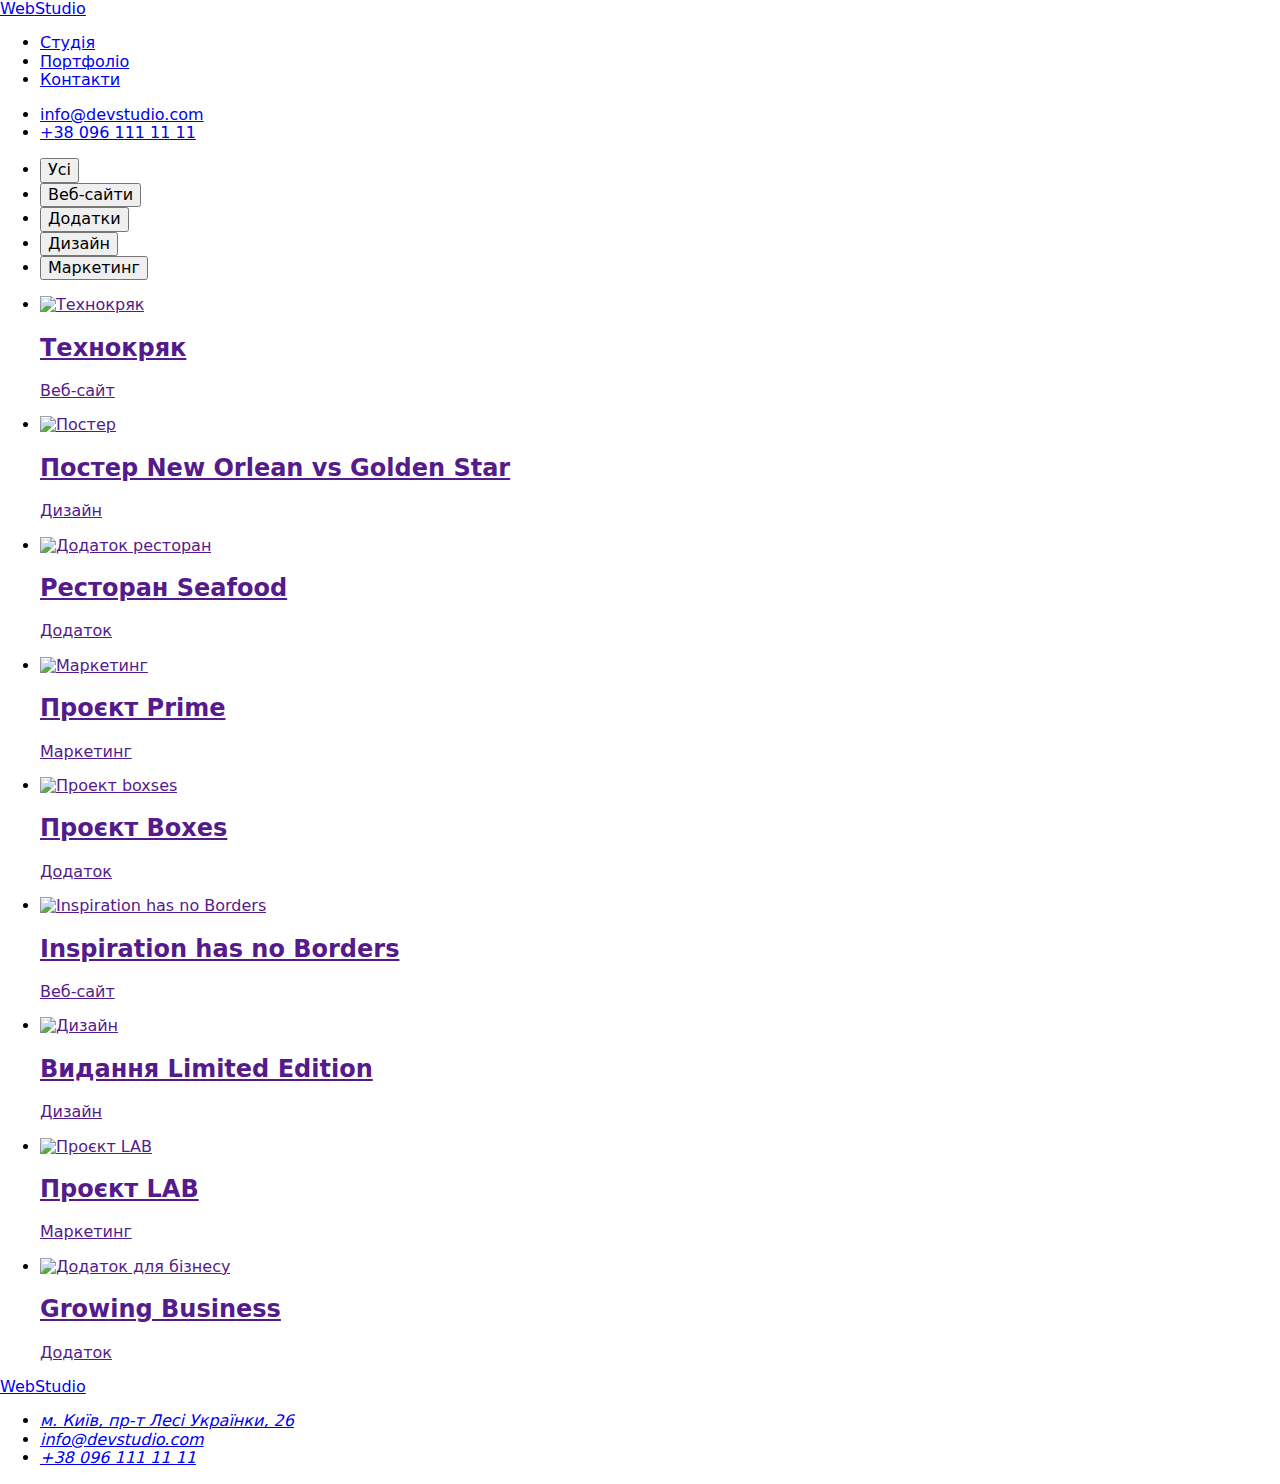
==== portfolio.html @ 2995a0e1 "Add files" ====
<!DOCTYPE html>
<html lang="en">
  <head>
    <meta charset="UTF-8" />
    <meta http-equiv="X-UA-Compatible" content="IE=edge" />
    <meta name="viewport" content="width=device-width, initial-scale=1.0" />
    <title>webstudio</title>
    <link rel="preconnect" href="https://fonts.googleapis.com" />
    <link rel="preconnect" href="https://fonts.gstatic.com" crossorigin />
    <link
      href="https://fonts.googleapis.com/css2?family=Raleway:wght@700&family=Roboto:wght@400;500;700;900&display=swap"
      rel="stylesheet"
    />
    <link
      rel="stylesheet"
      href="https://cdnjs.cloudflare.com/ajax/libs/modern-normalize/1.1.0/modern-normalize.min.css"
    />
    <link rel="stylesheet" href="./css/styles.css" />
  </head>
  <body class="page-body">
    <!-- Сторінка Портфоліо -->
    <!--Header-->
    <header class="page-header">
      <!--Заголовки-->
      <div class="container">
        <nav class="header-nav">
          <a href="WebStudio" class="logo link"> <span class="web">Web</span>Studio</a>
          <ul class="header-list list">
            <li class="item"><a href="./index.html" class="header-link">Студія</a></li>
            <li class="item">
              <a href="./portfolio.html" class="active header-link">Портфоліо</a>
            </li>
            <li class="item"><a href="Контакти" class="header-link">Контакти</a></li>
          </ul>
        </nav>
        <div class="header-contacts">
          <ul class="contacts">
            <li>
              <a class="header-mail hearder-link" href="info@devstudio.com">info@devstudio.com</a>
            </li>
            <li>
              <a class="header-tel hearder-link" href="+380961111111">+38 096 111 11 11</a>
            </li>
          </ul>
        </div>
      </div>
    </header>
    <main>
      <!-- Наші послуги -->
      <section class="section portfolio">
        <div class="container">
          <h1 hidden>Наші послуги</h1>
          <ul class="buttons list">
            <li class="item active"><button class="button projects-button" type="button">Усі</button></li>
            <li class="item">
              <button class="button projects-button" type="button">Веб-сайти</button>
            </li>
            <li class="item"><button class="button projects-button" type="button">Додатки</button></li>
            <li class="item"><button class="button projects-button" type="button">Дизайн</button></li>
            <li class="item"><button class="button projects-button" type="button">Маркетинг</button></li>
          </ul>
          <!-- Приклади робот -->
          <ul class="gallery-card">
            <li class="gallery-portfolio">
              <a class="card" href="">
                <img
                  src="./images/sitetexno.jpg"
                  alt="Технокряк"
                  width="370"
                  height="294"
                  class="img"
                />
                <div class="name-project">
                  <h2 class="services">Технокряк</h2>
                  <p class="types">Веб-сайт</p>
                </div>
              </a>
            </li>
            <li class="gallery-portfolio">
              <a class="card" href="">
                <img src="./images/poster.jpg" alt="Постер" width="370" height="294" class="img" />
                <div class="name-project">
                  <h2 class="services">Постер New Orlean vs Golden Star</h2>
                  <p class="types">Дизайн</p>
                </div>
              </a>
            </li>
            <li class="gallery-portfolio">
              <a class="card" href="">
                <img
                  src="./images/addrestoran.jpg"
                  alt="Додаток ресторан"
                  width="370"
                  height="294"
                  class="img"
                />
                <div class="name-project">
                  <h2 class="services">Ресторан Seafood</h2>
                  <p class="types">Додаток</p>
                </div>
              </a>
            </li>
            <li class="gallery-portfolio">
              <a class="card" href=""
                ><img
                  src="./images/marketing.jpg"
                  alt="Маркетинг"
                  width="370"
                  height="294"
                  class="img"
                />
                <div class="name-project">
                  <h2 class="services">Проєкт Prime</h2>
                  <p class="types">Маркетинг</p>
                </div>
              </a>
            </li>
            <li class="gallery-portfolio">
              <a class="card" href=""
                ><img
                  src="./images/boxses.jpg"
                  alt="Проект boxses"
                  width="370"
                  height="294"
                  class="img"
                />
                <div class="name-project">
                  <h2 class="services">Проєкт Boxes</h2>
                  <p class="types">Додаток</p>
                </div>
              </a>
            </li>
            <li class="gallery-portfolio">
              <a class="card" href="">
                <img
                  src="./images/siteinspiration.jpg"
                  alt="Inspiration has no Borders"
                  width="370"
                  height="294"
                  class="img"
                />
                <div class="name-project">
                  <h2 class="services">Inspiration has no Borders</h2>
                  <p class="types">Веб-сайт</p>
                </div>
              </a>
            </li>
            <li class="gallery-portfolio">
              <a class="card" href="">
                <img src="./images/design.jpg" alt="Дизайн" width="370" height="294" class="img" />

                <div class="name-project">
                  <h2 class="services">Видання Limited Edition</h2>
                  <p class="types">Дизайн</p>
                </div>
              </a>
            </li>
            <li class="gallery-portfolio">
              <a class="card" href="">
                <img
                  src="./images/marketlab.jpg"
                  alt="Проєкт LAB"
                  width="370"
                  height="294"
                  class="img"
                />
                <div class="name-project">
                  <h2 class="services">Проєкт LAB</h2>
                  <p class="types">Маркетинг</p>
                </div>
              </a>
            </li>
            <li class="gallery-portfolio">
              <a class="card" href="">
                <img
                  src="./images/addbusiness.jpg"
                  alt="Додаток для бізнесу"
                  width="370"
                  height="294"
                  class="img"
                />
                <div class="name-project">
                  <h2 class="services">Growing Business</h2>
                  <p class="types">Додаток</p>
                </div>
              </a>
            </li>
          </ul>
        </div>
      </section>
    </main>
    <footer class="footer">
      <div class="container">
        <a href="WebStudio" class="logo logo-footer"> <span class="web">Web</span>Studio</a>
        <address>
          <ul class="all-contacts">
            <li>
              <a class="adress" href="https://goo.gl/maps/Jwa1FYNxkH5Bw4Vz5">
                м. Київ, пр-т Лесі Українки, 26</a
              >
            </li>
            <li>
              <a class="adress-footer" href="info@devstudio.com">info@devstudio.com</a>
            </li>
            <li>
              <a class="adress-footer" href="tel:+380961111111">+38 096 111 11 11</a>
            </li>
          </ul>
        </address>
      </div>
    </footer>
  </body>
</html>
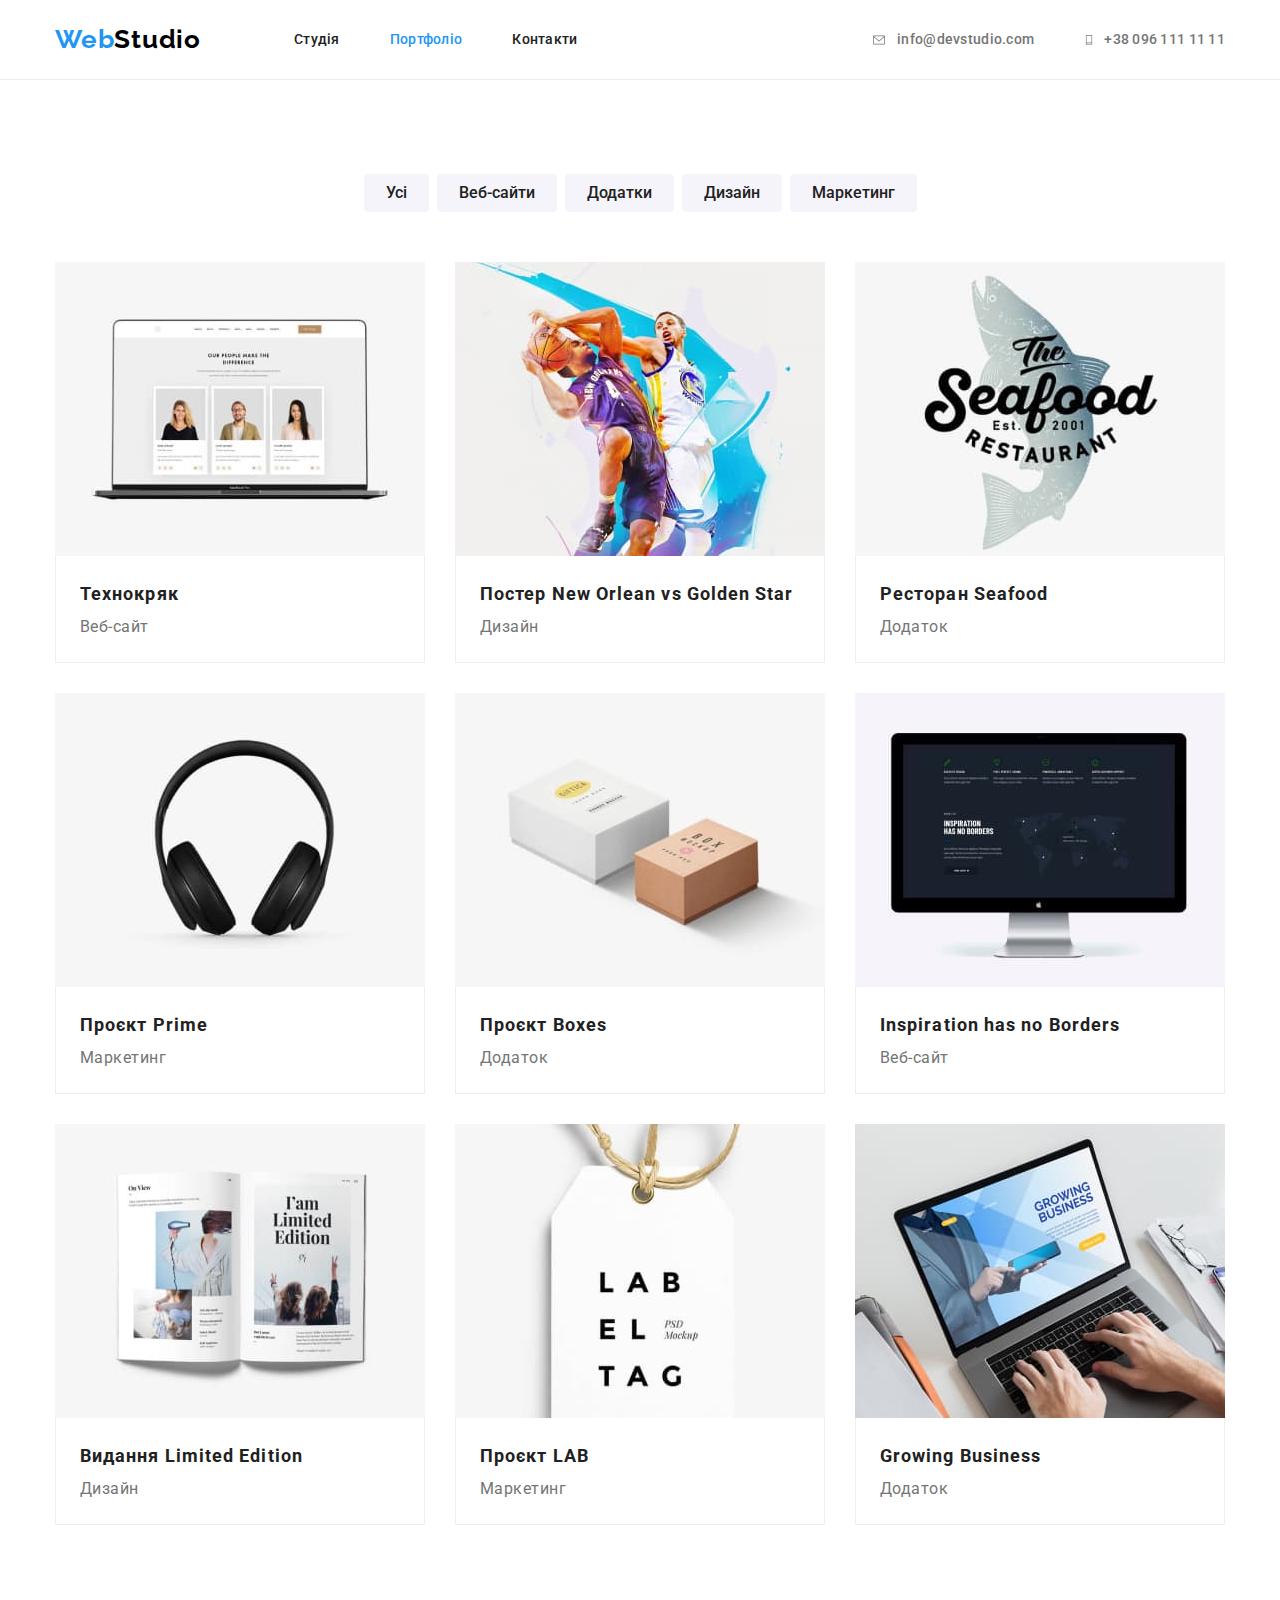
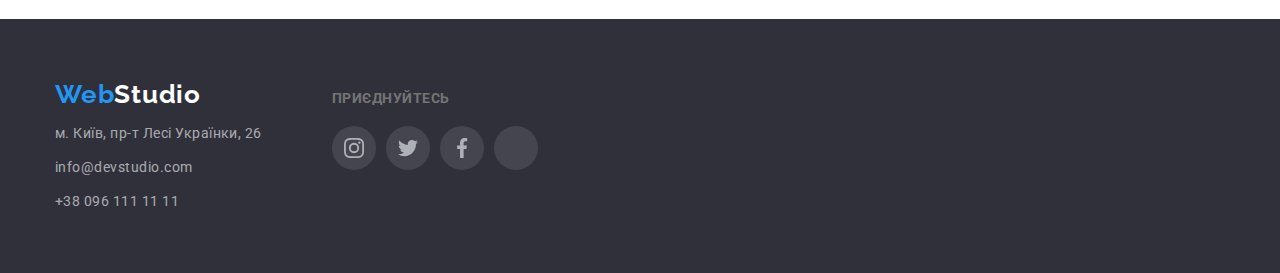
==== commit c2a76ac8: "Add icons" ====
--- a/portfolio.html
+++ b/portfolio.html
@@ -33,16 +33,22 @@
             <li class="item"><a href="Контакти" class="header-link">Контакти</a></li>
           </ul>
         </nav>
-        <div class="header-contacts">
-          <ul class="contacts">
-            <li>
-              <a class="header-mail hearder-link" href="info@devstudio.com">info@devstudio.com</a>
-            </li>
-            <li>
-              <a class="header-tel hearder-link" href="+380961111111">+38 096 111 11 11</a>
-            </li>
-          </ul>
-        </div>
+        <ul class="contacts list">
+          <li class="item">
+            <a class="header-mail hearder-link active" href="info@devstudio.com"
+              ><svg class="phone icon" width="16" height="12">
+                <use href="./images/icons.svg#icon-envelope"></use></svg
+              >info@devstudio.com</a
+            >
+          </li>
+          <li>
+            <a class="header-tel hearder-link" href="+380961111111"
+              ><svg class="phone icon" width="10" height="16">
+                <use href="./images/icons.svg#icon-smartphone"></use></svg
+              >+38 096 111 11 11</a
+            >
+          </li>
+        </ul>
       </div>
     </header>
     <main>
@@ -190,23 +196,58 @@
       </section>
     </main>
     <footer class="footer">
-      <div class="container">
-        <a href="WebStudio" class="logo logo-footer"> <span class="web">Web</span>Studio</a>
+      <div class="container footer-main">
+        <div class="footer-general">
+          <div class="logo-address">
+            <a href="WebStudio" class="logo logo-footer"> <span class="web">Web</span>Studio</a>
         <address>
           <ul class="all-contacts">
-            <li>
-              <a class="adress" href="https://goo.gl/maps/Jwa1FYNxkH5Bw4Vz5">
+            <li class="item">
+              <a class="adress link" href="https://goo.gl/maps/Jwa1FYNxkH5Bw4Vz5">
                 м. Київ, пр-т Лесі Українки, 26</a
               >
             </li>
-            <li>
-              <a class="adress-footer" href="info@devstudio.com">info@devstudio.com</a>
-            </li>
-            <li>
-              <a class="adress-footer" href="tel:+380961111111">+38 096 111 11 11</a>
+            <li class="item">
+              <a class="adress-footer link" href="info@devstudio.com">info@devstudio.com</a>
+            </li>
+            <li class="item">
+              <a class="adress-footer link" href="tel:+380961111111">+38 096 111 11 11</a>
             </li>
           </ul>
         </address>
+          </div>
+          <div class="social-footer">
+            <p class="footer-title">Приєднуйтесь</p>
+            <ul class="social-icons list">
+              <li class="a">
+            <a href="" class="social-link"
+                ><svg class="icon" width="20" height="20">
+                  <use href="./images/icons.svg#icon-instagram"></use></svg
+              ></a>
+              </li>
+              <li class="a">
+                <a href="" class="social-link"
+                ><svg class="icon" width="20" height="20">
+                  <use href="./images/icons.svg#icon-twitter"></use></svg
+              ></a>
+              </li>
+              <li class="a">
+                <a href="" class="social-link"
+                ><svg class="icon" width="20" height="20">
+                  <use href="./images/icons.svg#icon-facebook"></use></svg
+                  ></a>
+              </li>
+              <li class="a">
+                <a href="" class="social-link"
+                ><svg class="icon" width="20" height="20">
+                  <use href="./images/icons.svg#icon-linked"></use></svg
+              ></a>
+              </li>
+            </ul>
+
+          </div>
+        </div>
+        
       </div>
     </footer>
   </body>
--- a/css/styles.css
+++ b/css/styles.css
@@ -0,0 +1,679 @@
+/* Головний колір білий #FFFFFF; */
+/* Головний колір чорний #2F303A */
+/* Синій колір #2196F3 */
+:root {
+    --primary-text-color: #FFFFFF;
+    --title-text-color: #212121;
+    --accent-color: #2196F3;
+    --secondary-white-color: #757575;
+    --primary-white-color: #F5F5F5;
+    --social-color: #AFB1B8;
+}
+
+h1,
+h2,
+h3,
+h4,
+h5,
+h6,
+p {
+    margin: 0;
+}
+
+img {
+    display: block;
+    max-width: 100%;
+}
+
+.page-body {
+    font-family: Roboto, sans-serif;
+    letter-spacing: 0.03em;
+}
+
+.link {
+    text-decoration: none;
+}
+
+.hearder-link {
+    text-decoration: none;
+}
+
+.container {
+    width: 1200px;
+    margin: 0 auto;
+    padding-left: 15px;
+    padding-right: 15px;
+}
+
+.header-link {
+    text-decoration: none;
+    color: inherit;
+}
+
+.adress-footer {
+    text-decoration: none;
+    color: rgba(255, 255, 255, 0.6);
+    font-style: normal;
+}
+
+ul {
+    list-style: none;
+    padding-left: 0;
+    margin: 0;
+}
+
+/*Webstudio */
+.web {
+    color: #2196F3;
+    font-family: Raleway;
+    font-style: normal;
+    font-weight: 700;
+    font-size: 26px;
+    line-height: 1.2;
+}
+
+.logo {
+    font-family: Raleway;
+    font-style: normal;
+    font-weight: 700;
+    font-size: 26px;
+    line-height: 1.2;
+    letter-spacing: 0.03em;
+    color: #000000;
+}
+
+
+/* Site-nav */
+.header-link {
+    font-weight: 500;
+    font-size: 14px;
+    line-height: 1.1;
+    letter-spacing: 0.02em;
+    color: var(--title-text-color)
+    
+}
+
+
+/* Mail-Tel header and footer  */
+.header-link:hover,
+.header-link:focus {
+    color: var(--accent-color);
+}
+
+.header-mail:hover,
+.header-mail:focus {
+    color: var(--accent-color)
+}
+
+.header-tel:hover,
+.header-tel:focus {
+    color: var(--accent-color)
+}
+
+.active {
+    color: var(--accent-color)
+}
+
+
+.header-tel,
+.header-mail {
+    font-weight: 500;
+    font-size: 14px;
+    line-height: 1.14;
+    letter-spacing: 0.02em;
+    color: #757575;
+}
+
+/* Header styles */
+.page-header {
+    background-color: var(--primary-text-color);
+    border-bottom: 1px solid #ececec
+}
+
+.page-header .container {
+    display: flex;
+    align-items: center;
+    
+}
+
+.page-header .logo {
+    margin-right: 93px;
+}
+
+.header-nav {
+    display: flex;
+    align-items: center;
+}
+
+.header-list {
+    display: flex;
+    align-items: center;
+    margin-right: 255px;
+    padding-left: 0;
+    margin-top: 0;
+    margin-bottom: 0;
+}
+
+.contacts {
+    display: flex;
+    flex-wrap: wrap;
+    align-items: center;
+    margin-left: auto;
+    font-weight: 500;
+    font-size: 14px;
+    line-height: 1.14;
+    letter-spacing: 0.02em;
+    color: #757575;
+}
+  .header-nav .header-link  {
+    display: block;
+    padding-top: 32px;
+    padding-bottom: 32px;
+}
+
+.contacts .item:not(:first-child) {
+    padding-left: 50px;
+}
+
+
+.header-list .item:not(:first-child) {
+    margin-left: 50px;
+    align-items: center;
+}
+
+.header-tel {
+    margin-left: 50px;
+}
+
+.phone {
+    margin-right: 10px;
+    vertical-align: middle;
+}
+
+.phone-link:hover .phone{
+    fill: var(--accent-color);
+}
+
+/*section-title*/
+.section-title {
+    background-color: #2F303A;
+    padding: 200px 0;
+    text-align: center;
+    width: 1600px;
+    margin-left: auto;
+    margin-right: auto;
+}
+
+
+.title {
+    margin-bottom: 30px;
+    font-weight: 900;
+    font-size: 44px;
+    line-height: 60px;
+    text-align: center;
+    letter-spacing: 0.06em;
+    color: var(--primary-text-color)
+}
+.title-medium{
+    margin-bottom: 10px;
+}
+
+.feature-list {
+    display: flex;
+    margin: 0;
+    padding-left: 0;
+}
+
+.hero-description {
+    padding: 90px 0;
+}
+
+.feature-list .item {
+    width: 270px;
+}
+
+.feature-list .item:not(:first-child) {
+    margin-left: 30px;
+}
+
+/* Фон на блоке герой */
+.overlay{
+    height: 600px;
+    max-width: 1600px;
+    margin-left: auto;
+    margin-right: auto;
+    background-image: linear-gradient(to right, rgba(47, 48, 58, 0.4),rgba(47, 48, 58, 0.4)), url('../images/hero.jpg');
+    background-repeat: no-repeat;
+    background-position: center;
+    background-size: cover;
+}
+
+.button.title-button {
+    white-space: nowrap;
+    width: 216px;
+    height: 50px;
+    border: 0;
+    background-color: var(--accent-color);
+    align-items: center;
+    padding: 10px 32px;
+    cursor: pointer;
+    font-weight: 700;
+    line-height: calc(30/16);
+    letter-spacing: 0.06em;
+    color: var(--primary-white-color)    
+    /* filter: drop-shadow(0px 4px 4px rgba(0, 0, 0, 0.25)); */
+        
+}
+    
+    .button.title-button:focus
+    .button.title-button:hover {
+        background-color: #188CE8;
+    }
+
+/* Наші послуги у портфоліо*/
+
+button.projects-button {    
+    padding: 6px 22px;
+    border: 0;
+    cursor: pointer;
+    background-color: #F5F4FA;
+    color: var(--title-text-color);
+    font-weight: 500;
+    line-height: calc(26/16);
+    border-radius: 4px;
+    border: none;
+    
+    
+}
+
+.buttons {
+    margin-bottom: 50px;
+    display: flex;
+    justify-content: center;
+        
+}
+
+
+.buttons .item:not(:last-child){
+margin-right: 8px;
+}
+    
+.button.projects-button:focus,
+.button.projects-button:hover{
+    background-color: var(--accent-color);
+    color: var(--primary-white-color)
+    /*filter:drop-shadow(0px 4px 4px rgba(0, 0, 0, 0.25));*/
+}
+ 
+.button{
+    color: var(--title-text-color);
+    background-color: var(--secondary-white-color);
+    font-size: 16px;
+    font-family: inherit;
+    cursor: pointer;
+    text-decoration: none;
+    text-align: center;
+    
+}
+
+
+/* Наші переваги */
+.title-medium,
+.name,
+.services {
+    font-size: 14px;
+    line-height: 1.2;
+    color: var(--title-text-color)
+}
+
+.text,
+.position,
+.types {
+    font-weight: 400;
+    font-size: 14px;
+    line-height: 1.7;
+    letter-spacing: 0.03em;
+    color: #757575;
+}
+
+.thumb {
+    background-color: #F5F4FA;
+    margin-bottom: 30px;
+    align-items: center;
+    width: 270px;
+    height: 120px;
+    display: flex;
+    justify-content: center;
+    align-items: center;
+    border-radius: 4px;
+}
+
+.feature-list .item-icon{
+    fill: var(--title-text-color);
+}
+
+/* Чим займаємось */
+
+.title-staff,
+.title-cliens {
+    text-align: center;
+}
+
+/* Staff */
+.title-staff,
+.title-gallery-staff,
+.title-clients {
+    margin-top: 0;
+    margin-bottom: 50px;
+    font-weight: 700;
+    font-size: 36px;
+    line-height: 1.2;
+    text-align: center;
+    letter-spacing: 0.03em;
+    color: #212121;
+}
+
+.blok-gallery {
+    padding-top: 0;
+    padding-bottom: 90px;
+    background-color: var(--primary-text-color);
+}
+
+.gallery {
+    display: flex;
+    flex-wrap: wrap;
+    align-items: center;
+    margin-top: 50px;
+    margin-bottom: 0;
+    padding-left: 0;
+}
+
+.gallery-container {
+    padding-top: 40px;
+    padding-bottom: 40px;
+}
+
+.photo-gallery:not(:first-child) {
+    margin-left: 30px;
+}
+
+.staff-gallery {
+    display: flex;
+    flex-wrap: wrap;
+    align-items: center;
+    margin-top: 50px;
+    padding-left: 0;
+}
+
+.social-link {
+    width: 44px;
+    height: 44px;
+    justify-content: center;
+    display: flex;
+    align-items: center;
+    color: var(--social-color);
+    margin-right: 10px;
+    border-radius: 50%;
+}
+
+.social-icons .social-link:hover{
+    background-color: var(--accent-color);
+}
+
+.social-icons .social-link:hover .icon{
+    fill: var(--secondary-white-color);
+}
+
+.staff-gallery .social-link {
+    width: 100%;
+    height: 100%;
+    display: inline-block;
+}
+
+.staff-gallery .social-icons {
+    margin: 16px 32px 0px 32px;
+    gap: 10px;
+    display: flex;
+    justify-content: center;
+    
+}
+.social-icons .icons{
+    fill: var(--social-color);
+}
+
+
+.staff-gallery .social-item:last-child{
+    margin-right: 0;
+}
+
+.staff {
+    background: #F5F4FA;
+    ;
+}
+
+.staff-title {
+    background: var(--primary-text-color);
+    text-align: center;
+    margin: 0;
+    padding-top: 30px;
+    padding-bottom: 30px;
+    border-bottom-right-radius: 4px;
+    border-bottom-left-radius: 4px;
+    
+}
+
+.name {
+    font-weight: 500;
+    font-size: 16px;
+    line-height: 19px;
+    text-align: center;
+    letter-spacing: 0.03em;
+    color: #212121;
+    margin-bottom: 15px;
+}
+
+.photo-staff:not(:first-child) {
+    margin-left: 30px;
+}
+
+.photo-staff {
+    filter: drop-shadow(0px 4px 4px rgba(0, 0, 0, 0.25));
+
+}
+
+.img {
+    display: block;
+    max-width: 100%;    
+}
+
+/* Наші клієнти */
+
+.clients {
+    padding: 94px 215px;
+}
+
+.brends{
+    display: flex;
+    
+}
+
+.brends .item {
+    border: 1pv solid var(--social-color);
+    border-radius: 4px;
+}
+
+.brends .item:not(:last-child){
+    margin-right: 30px;
+}
+
+.clients-list:hover .icon,
+.clients-list:focus.icon{
+    fill: var(--accent-color);
+}
+
+.brends .item:hover,
+.brends .item:focus {
+    border: 1px solid var(--accent-color);
+}
+.clients-list {
+    flex-basis: calc((100%-150px/6));
+    height: 92px;
+    display: flex;
+    justify-content: center;
+    align-items: center;
+}
+
+/* Footer */ 
+.footer {
+    background-color: #2F303A;
+}
+
+.footer {
+    padding: 60px 0;
+}
+
+.adress {
+    text-decoration: none;
+    font-weight: 400;
+    font-size: 14px;
+    line-height: 1.7;
+    color: var(--primary-text-color)
+}
+
+
+
+.logo-footer {
+    text-decoration: none;
+    color: #FFFFFF
+}
+
+.all-contacts {
+    display: flex;
+    flex-direction: column;
+    padding-left: 0;
+}
+
+.all-contacts>li {
+    margin-top: 10px;
+}
+
+.adress .all-contacts {
+    text-align: inherit;
+}
+
+.adress {
+    font-style: normal;
+}
+
+.footer-general {
+    display: flex;
+    align-items: baseline;
+}
+
+.social-footer {
+    
+    margin-left: 70px;
+    
+}
+ .social-footer .social-link {
+    fill: var(--secondary-white-color);
+    background-color: rgba(255, 255, 255, 0.1);
+ }
+
+.social-footer .icon{
+    fill: var(--secondary-white-color);
+}
+
+.footer-title{
+    margin-bottom: 20px;
+    font-weight: 700;
+    font-size: 14px;
+    line-height: calc(16/14);
+    text-transform: uppercase;
+    color: var(--secondary-white-color);
+}
+    .social-footer .social-icons {
+        margin: 0;
+    }
+ 
+    .all-contacts .link {
+        color: rgba(255, 255, 255, 0.6);
+        font-weight: 400;
+        font-size: 14px;
+        line-height: calc(24/14);
+    }  
+
+    .social-icons{
+        display: flex;
+    }
+    
+.a {
+    display: flex;
+    align-items: center;
+    justify-content: center;
+}
+
+
+.footer-contacts .address{
+    color: var(--secondary-white-color);
+    
+}
+ .footer-contacts .link:hover,
+ .footer-contacts .link:focus{
+    color: var(--accent-color);
+ }
+
+.footer-contacts .item:not(:last-child){
+    margin-bottom: 9px;
+}
+
+/* Portfolio */
+.portfolio{
+    padding-top: 94px;
+    padding-bottom: 94px;
+}
+
+.gallery-card {
+    display: flex;
+    flex-wrap: wrap;
+    margin-top: 45px;
+    padding-left: 0;
+    margin: -15px;
+}
+
+
+.gallery-card .gallery-portfolio {
+    margin: 15px;
+}
+
+.card {
+    text-decoration: none;
+}
+
+.name-project{
+    padding: 20px 24px;
+    border-right: 1px solid #EEEEEE;
+    border-bottom: 1px solid #EEEEEE;
+    border-left: 1px solid #EEEEEE;
+}
+ 
+.services {
+    font-size: 18px;
+    line-height: 36px;
+    letter-spacing: 0.06em;
+    color: #212121;
+}
+
+.types {
+    font-size: 16px;
+    line-height: 30px;
+    letter-spacing: 0.03em;
+    color: #757575;
+
+}
+
+
+
+.padding {
+    padding: 90px 0;
+}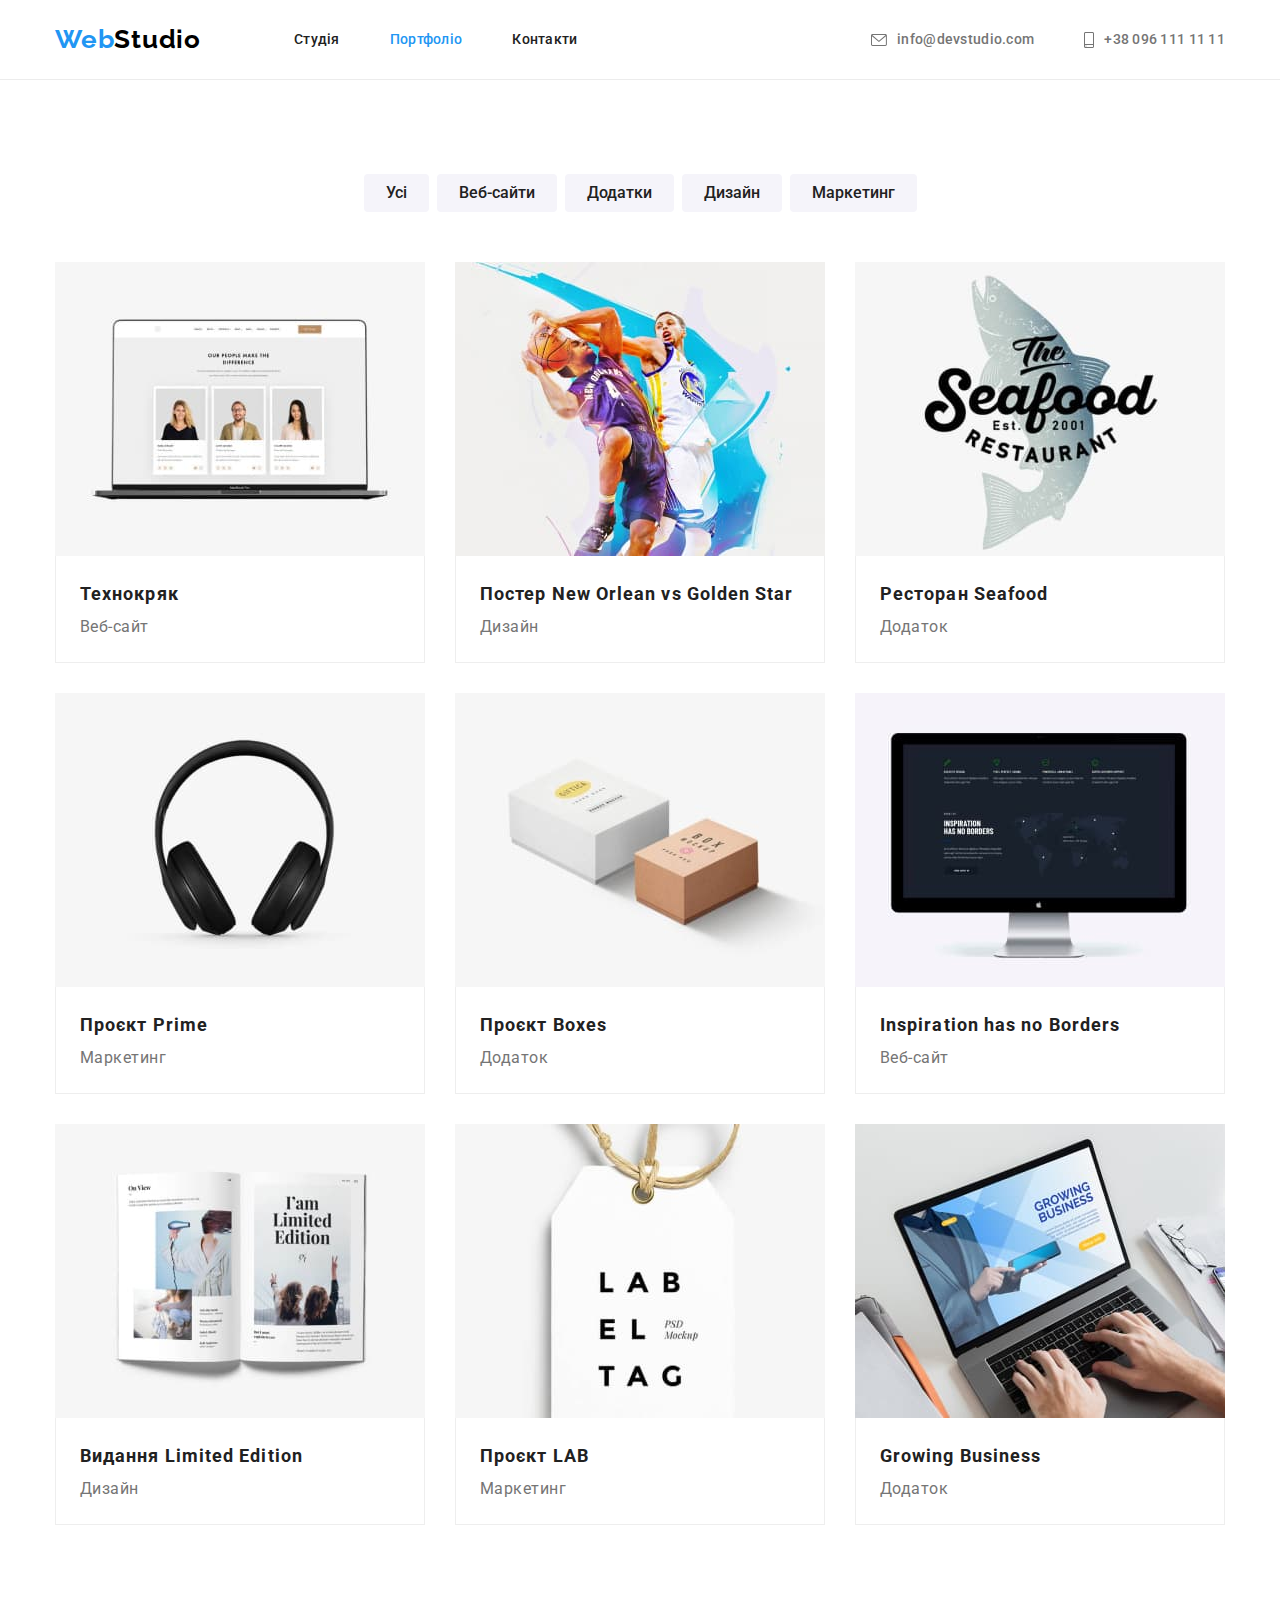
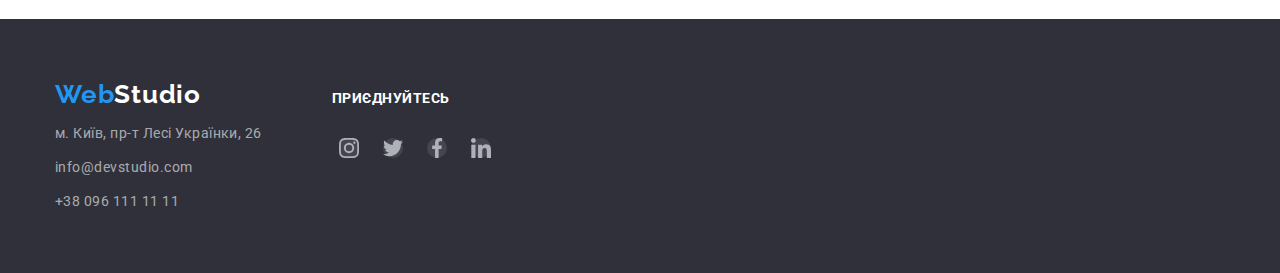
==== commit b100e5a8: "Add icons" ====
--- a/portfolio.html
+++ b/portfolio.html
@@ -7,14 +7,8 @@
     <title>webstudio</title>
     <link rel="preconnect" href="https://fonts.googleapis.com" />
     <link rel="preconnect" href="https://fonts.gstatic.com" crossorigin />
-    <link
-      href="https://fonts.googleapis.com/css2?family=Raleway:wght@700&family=Roboto:wght@400;500;700;900&display=swap"
-      rel="stylesheet"
-    />
-    <link
-      rel="stylesheet"
-      href="https://cdnjs.cloudflare.com/ajax/libs/modern-normalize/1.1.0/modern-normalize.min.css"
-    />
+    <link href="https://fonts.googleapis.com/css2?family=Raleway:wght@700&family=Roboto:wght@400;500;700;900&display=swap" rel="stylesheet" />
+    <link rel="stylesheet" href="https://cdnjs.cloudflare.com/ajax/libs/modern-normalize/1.1.0/modern-normalize.min.css" />
     <link rel="stylesheet" href="./css/styles.css" />
   </head>
   <body class="page-body">
@@ -69,13 +63,7 @@
           <ul class="gallery-card">
             <li class="gallery-portfolio">
               <a class="card" href="">
-                <img
-                  src="./images/sitetexno.jpg"
-                  alt="Технокряк"
-                  width="370"
-                  height="294"
-                  class="img"
-                />
+                <img src="./images/sitetexno.jpg" alt="Технокряк" width="370" height="294" class="img" />
                 <div class="name-project">
                   <h2 class="services">Технокряк</h2>
                   <p class="types">Веб-сайт</p>
@@ -93,13 +81,7 @@
             </li>
             <li class="gallery-portfolio">
               <a class="card" href="">
-                <img
-                  src="./images/addrestoran.jpg"
-                  alt="Додаток ресторан"
-                  width="370"
-                  height="294"
-                  class="img"
-                />
+                <img src="./images/addrestoran.jpg" alt="Додаток ресторан" width="370" height="294" class="img" />
                 <div class="name-project">
                   <h2 class="services">Ресторан Seafood</h2>
                   <p class="types">Додаток</p>
@@ -108,13 +90,7 @@
             </li>
             <li class="gallery-portfolio">
               <a class="card" href=""
-                ><img
-                  src="./images/marketing.jpg"
-                  alt="Маркетинг"
-                  width="370"
-                  height="294"
-                  class="img"
-                />
+                ><img src="./images/marketing.jpg" alt="Маркетинг" width="370" height="294" class="img" />
                 <div class="name-project">
                   <h2 class="services">Проєкт Prime</h2>
                   <p class="types">Маркетинг</p>
@@ -123,13 +99,7 @@
             </li>
             <li class="gallery-portfolio">
               <a class="card" href=""
-                ><img
-                  src="./images/boxses.jpg"
-                  alt="Проект boxses"
-                  width="370"
-                  height="294"
-                  class="img"
-                />
+                ><img src="./images/boxses.jpg" alt="Проект boxses" width="370" height="294" class="img" />
                 <div class="name-project">
                   <h2 class="services">Проєкт Boxes</h2>
                   <p class="types">Додаток</p>
@@ -138,13 +108,7 @@
             </li>
             <li class="gallery-portfolio">
               <a class="card" href="">
-                <img
-                  src="./images/siteinspiration.jpg"
-                  alt="Inspiration has no Borders"
-                  width="370"
-                  height="294"
-                  class="img"
-                />
+                <img src="./images/siteinspiration.jpg" alt="Inspiration has no Borders" width="370" height="294" class="img" />
                 <div class="name-project">
                   <h2 class="services">Inspiration has no Borders</h2>
                   <p class="types">Веб-сайт</p>
@@ -163,13 +127,7 @@
             </li>
             <li class="gallery-portfolio">
               <a class="card" href="">
-                <img
-                  src="./images/marketlab.jpg"
-                  alt="Проєкт LAB"
-                  width="370"
-                  height="294"
-                  class="img"
-                />
+                <img src="./images/marketlab.jpg" alt="Проєкт LAB" width="370" height="294" class="img" />
                 <div class="name-project">
                   <h2 class="services">Проєкт LAB</h2>
                   <p class="types">Маркетинг</p>
@@ -178,13 +136,7 @@
             </li>
             <li class="gallery-portfolio">
               <a class="card" href="">
-                <img
-                  src="./images/addbusiness.jpg"
-                  alt="Додаток для бізнесу"
-                  width="370"
-                  height="294"
-                  class="img"
-                />
+                <img src="./images/addbusiness.jpg" alt="Додаток для бізнесу" width="370" height="294" class="img" />
                 <div class="name-project">
                   <h2 class="services">Growing Business</h2>
                   <p class="types">Додаток</p>
@@ -200,54 +152,50 @@
         <div class="footer-general">
           <div class="logo-address">
             <a href="WebStudio" class="logo logo-footer"> <span class="web">Web</span>Studio</a>
-        <address>
-          <ul class="all-contacts">
-            <li class="item">
-              <a class="adress link" href="https://goo.gl/maps/Jwa1FYNxkH5Bw4Vz5">
-                м. Київ, пр-т Лесі Українки, 26</a
-              >
-            </li>
-            <li class="item">
-              <a class="adress-footer link" href="info@devstudio.com">info@devstudio.com</a>
-            </li>
-            <li class="item">
-              <a class="adress-footer link" href="tel:+380961111111">+38 096 111 11 11</a>
-            </li>
-          </ul>
-        </address>
+            <address>
+              <ul class="all-contacts">
+                <li class="item">
+                  <a class="adress link" href="https://goo.gl/maps/Jwa1FYNxkH5Bw4Vz5"> м. Київ, пр-т Лесі Українки, 26</a>
+                </li>
+                <li class="item">
+                  <a class="adress-footer link" href="info@devstudio.com">info@devstudio.com</a>
+                </li>
+                <li class="item">
+                  <a class="adress-footer link" href="tel:+380961111111">+38 096 111 11 11</a>
+                </li>
+              </ul>
+            </address>
           </div>
           <div class="social-footer">
             <p class="footer-title">Приєднуйтесь</p>
             <ul class="social-icons list">
-              <li class="a">
-            <a href="" class="social-link"
-                ><svg class="icon" width="20" height="20">
-                  <use href="./images/icons.svg#icon-instagram"></use></svg
-              ></a>
-              </li>
-              <li class="a">
-                <a href="" class="social-link"
-                ><svg class="icon" width="20" height="20">
-                  <use href="./images/icons.svg#icon-twitter"></use></svg
-              ></a>
-              </li>
-              <li class="a">
-                <a href="" class="social-link"
-                ><svg class="icon" width="20" height="20">
-                  <use href="./images/icons.svg#icon-facebook"></use></svg
-                  ></a>
-              </li>
-              <li class="a">
-                <a href="" class="social-link"
-                ><svg class="icon" width="20" height="20">
-                  <use href="./images/icons.svg#icon-linked"></use></svg
-              ></a>
+              <li class="social-icon-footer">
+                <a href="" class="social-link"
+                  ><svg class="icon" width="20" height="20">
+                    <use href="./images/icons.svg#icon-instagram"></use></svg
+                ></a>
+              </li>
+              <li class="social-icon-footer">
+                <a href="" class="social-link"
+                  ><svg class="icon" width="20" height="20">
+                    <use href="./images/icons.svg#icon-twitter"></use></svg
+                ></a>
+              </li>
+              <li class="social-icon-footer">
+                <a href="" class="social-link"
+                  ><svg class="icon" width="20" height="20">
+                    <use href="./images/icons.svg#icon-facebook"></use></svg
+                ></a>
+              </li>
+              <li class="social-icon-footer">
+                <a href="" class="social-link"
+                  ><svg class="icon" width="20" height="20">
+                    <use href="./images/icons.svg#icon-linkedin"></use></svg
+                ></a>
               </li>
             </ul>
-
           </div>
         </div>
-        
       </div>
     </footer>
   </body>
--- a/css/styles.css
+++ b/css/styles.css
@@ -100,14 +100,9 @@
     color: var(--accent-color);
 }
 
-.header-mail:hover,
-.header-mail:focus {
-    color: var(--accent-color)
-}
-
-.header-tel:hover,
-.header-tel:focus {
-    color: var(--accent-color)
+
+.header-tel .phone{
+    fill: currentColor;
 }
 
 .active {
@@ -190,9 +185,25 @@
     vertical-align: middle;
 }
 
-.phone-link:hover .phone{
-    fill: var(--accent-color);
-}
+.contacts .link{
+    display: block;
+    padding-top: 32px;
+    padding-bottom: 32px;
+    color: var(--secondary-white-color);
+    font-weight: 500;
+    font-size: 14px;
+    line-height: calc(16/14);
+    letter-spacing: 0.02em;
+}
+.contacts .link:hover,
+.contacts .link:focus{
+    color: var(--accent-color);
+}
+
+.phone {
+    fill: currentColor;
+}
+
 
 /*section-title*/
 .section-title {
@@ -272,7 +283,7 @@
 
 /* Наші послуги у портфоліо*/
 
-button.projects-button {    
+.button.projects-button {    
     padding: 6px 22px;
     border: 0;
     cursor: pointer;
@@ -284,6 +295,12 @@
     border: none;
     
     
+}
+
+.button.projects-button:hover,
+.button.projects-button:focus
+{
+    filter: drop-shadow(0px 4px 4px rgba(0, 0, 0, 0.25));
 }
 
 .buttons {
@@ -405,9 +422,7 @@
     padding-left: 0;
 }
 
-.social-link {
-    width: 44px;
-    height: 44px;
+.social-link  {
     justify-content: center;
     display: flex;
     align-items: center;
@@ -416,18 +431,29 @@
     border-radius: 50%;
 }
 
+.social-icon-footer {
+    width: 44px;
+    height: 44px;
+}
+
+.social-link:hover{
+    color: var(--primary-white-color);
+}
+
 .social-icons .social-link:hover{
     background-color: var(--accent-color);
 }
 
 .social-icons .social-link:hover .icon{
-    fill: var(--secondary-white-color);
+    fill:currentColor;
 }
 
 .staff-gallery .social-link {
     width: 100%;
     height: 100%;
-    display: inline-block;
+    justify-content: center;
+    display: flex;
+    align-items: center;
 }
 
 .staff-gallery .social-icons {
@@ -490,6 +516,7 @@
 
 .clients {
     padding: 94px 215px;
+    background: var(--primary-text-color);
 }
 
 .brends{
@@ -497,17 +524,26 @@
     
 }
 
-.brends .item {
+.clients-link {
     border: 1pv solid var(--social-color);
     border-radius: 4px;
 }
 
+.brends .item {
+border: 1px solid var(--social-color);
+border-radius: 4px;
+}
+
 .brends .item:not(:last-child){
     margin-right: 30px;
 }
 
+.clients-list.icon{
+    fill: currentColor;
+}
+
 .clients-list:hover .icon,
-.clients-list:focus.icon{
+.clients-list:focus .icon{
     fill: var(--accent-color);
 }
 
@@ -581,7 +617,7 @@
  }
 
 .social-footer .icon{
-    fill: var(--secondary-white-color);
+    fill: currentColor
 }
 
 .footer-title{
@@ -590,7 +626,7 @@
     font-size: 14px;
     line-height: calc(16/14);
     text-transform: uppercase;
-    color: var(--secondary-white-color);
+    color: var(--primary-text-color);
 }
     .social-footer .social-icons {
         margin: 0;
@@ -607,11 +643,11 @@
         display: flex;
     }
     
-.a {
+   .social-icon-footer {
     display: flex;
     align-items: center;
     justify-content: center;
-}
+    }
 
 
 .footer-contacts .address{
@@ -647,6 +683,7 @@
 }
 
 .card {
+    display: block;
     text-decoration: none;
 }
 
@@ -672,8 +709,10 @@
 
 }
 
-
-
 .padding {
     padding: 90px 0;
-}+}
+ 
+.card:hover{
+box-shadow: 0px 1px 1px rgba(0, 0, 0, 0.12), 0px 4px 4px rgba(0, 0, 0, 0.06), 0px 4px 6px rgba(0, 0, 0, 0.16);;
+} 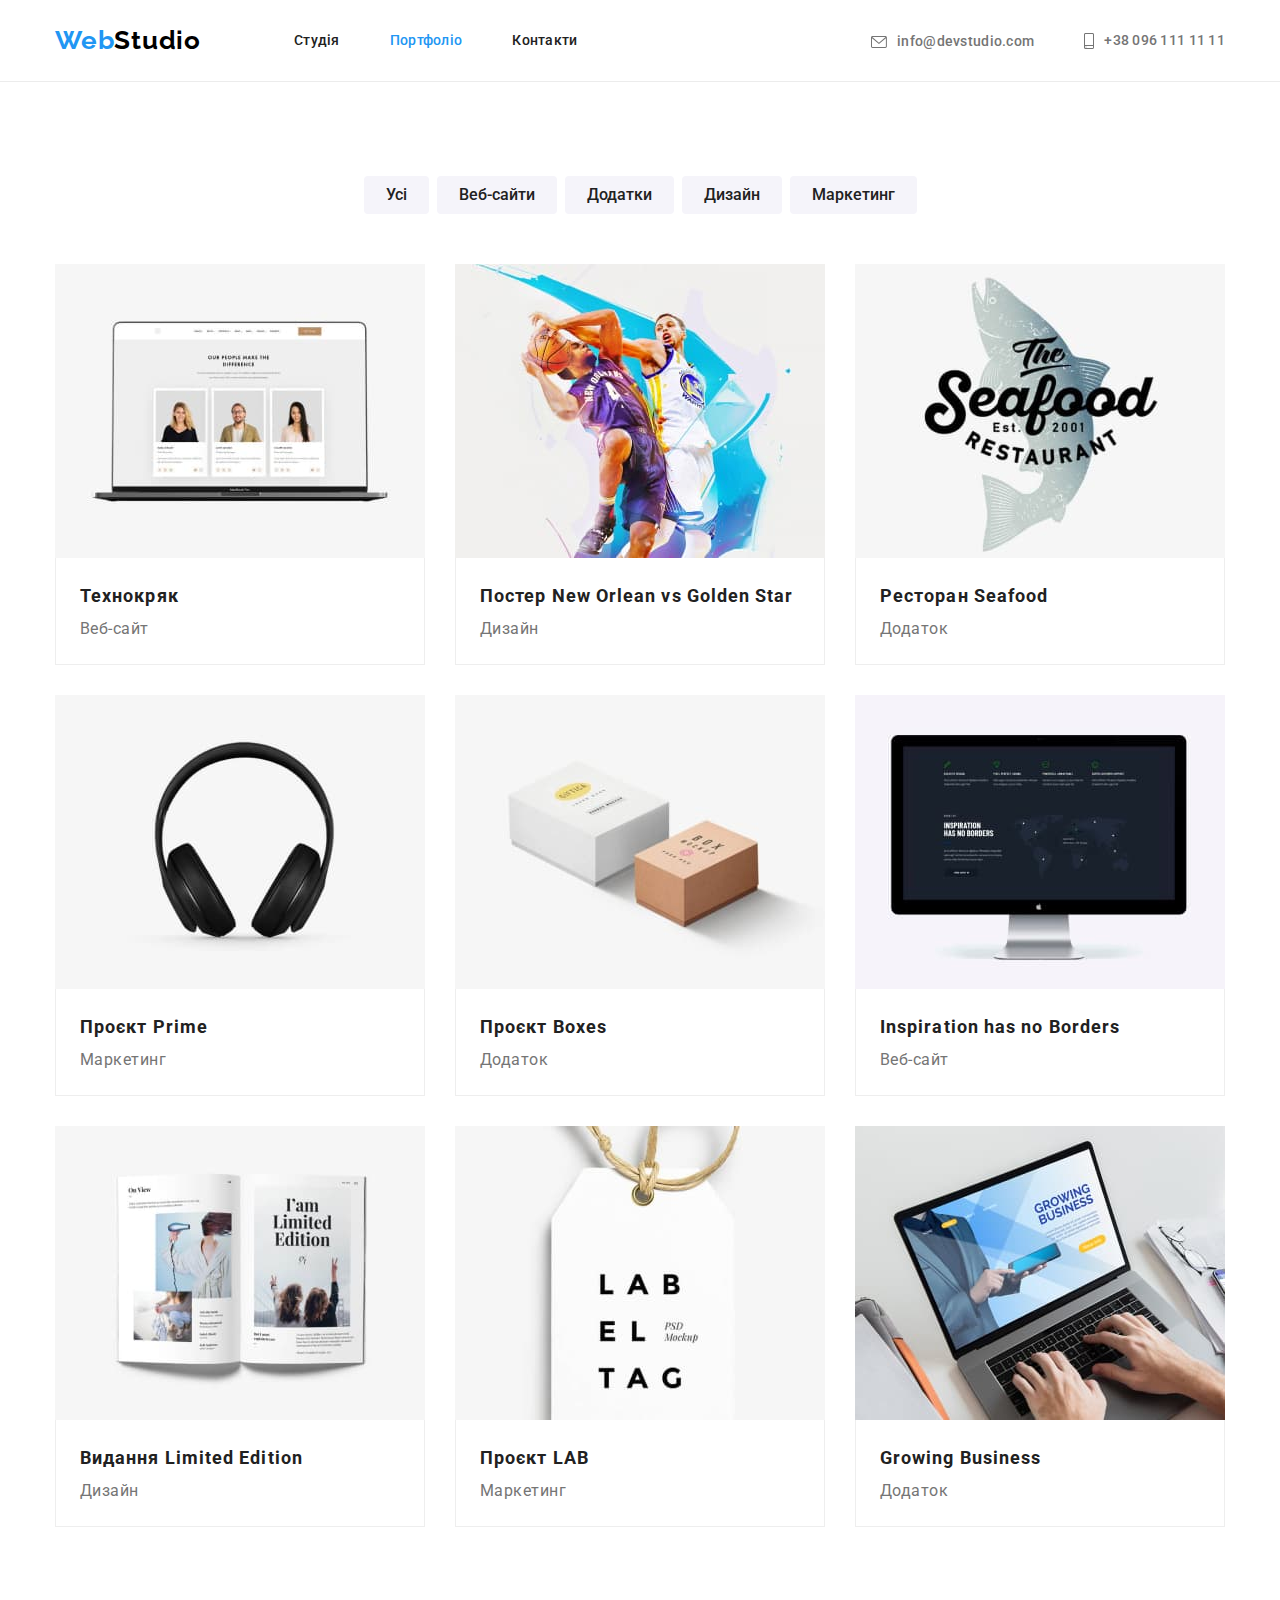
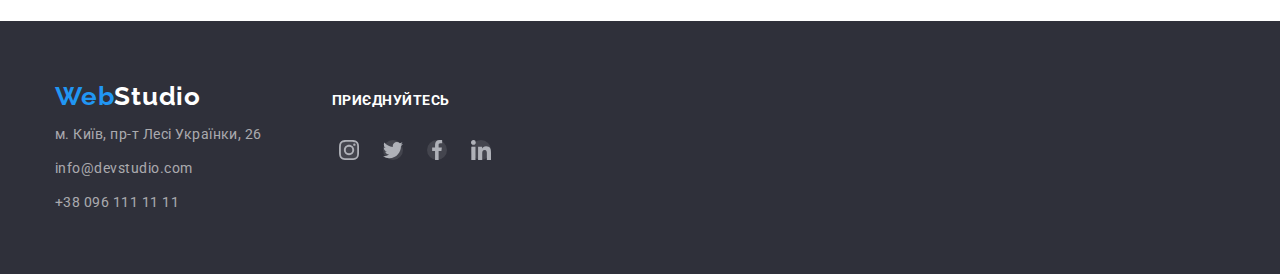
==== commit f6eb2265: "Icons" ====
--- a/portfolio.html
+++ b/portfolio.html
@@ -29,15 +29,15 @@
         </nav>
         <ul class="contacts list">
           <li class="item">
-            <a class="header-mail hearder-link active" href="info@devstudio.com"
-              ><svg class="phone icon" width="16" height="12">
+            <a class="header-mail hearder-link active link" href="info@devstudio.com">
+              <svg class="phone icon" width="16" height="12">
                 <use href="./images/icons.svg#icon-envelope"></use></svg
               >info@devstudio.com</a
             >
           </li>
           <li>
-            <a class="header-tel hearder-link" href="+380961111111"
-              ><svg class="phone icon" width="10" height="16">
+            <a class="header-tel hearder-link link" href="+380961111111">
+              <svg class="phone icon" width="10" height="16">
                 <use href="./images/icons.svg#icon-smartphone"></use></svg
               >+38 096 111 11 11</a
             >
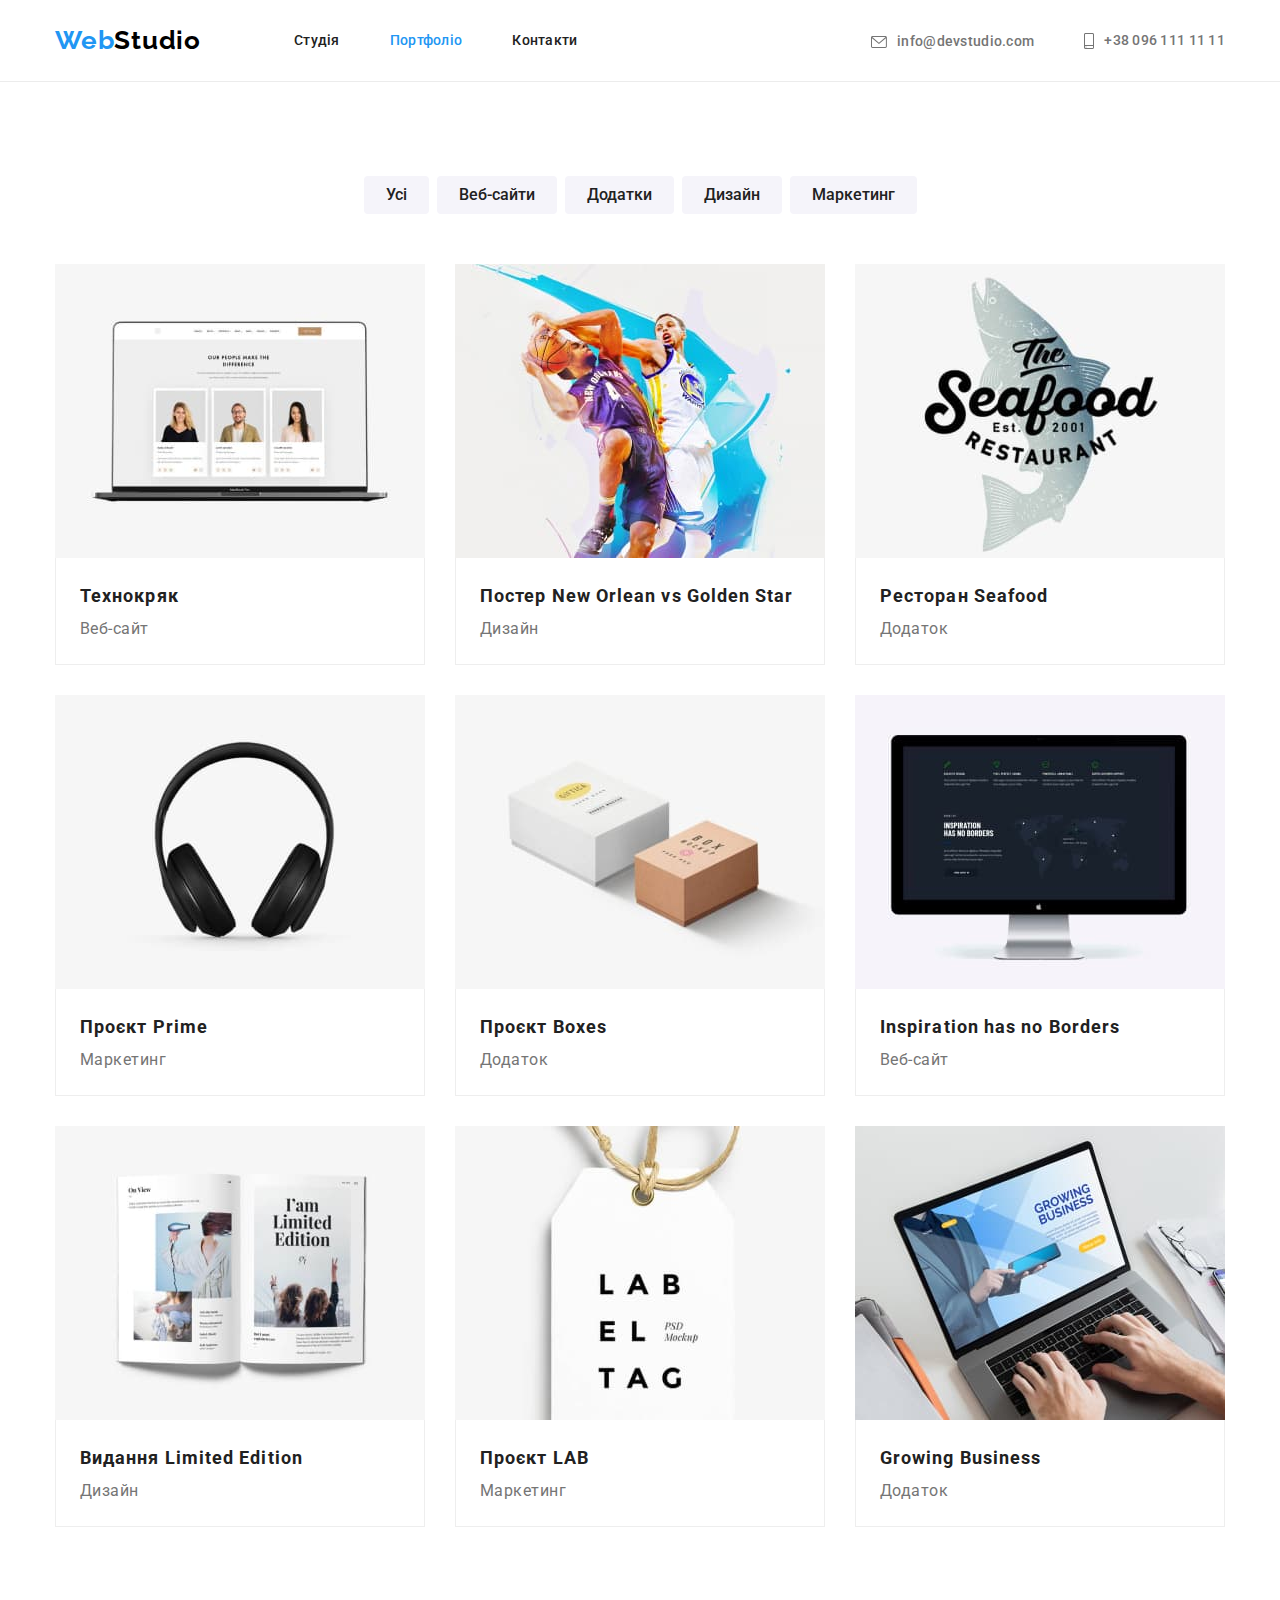
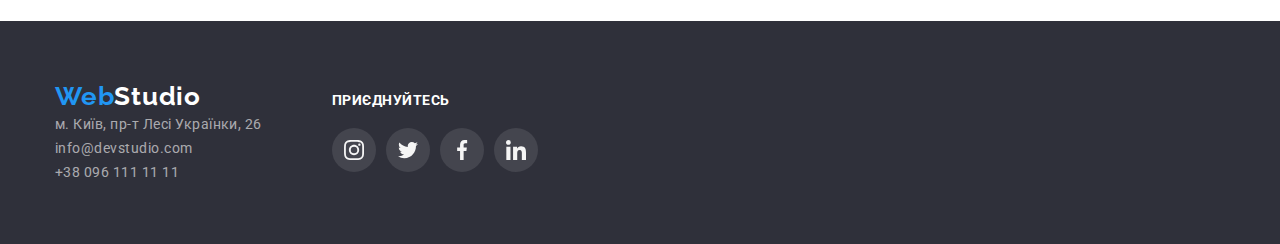
==== commit 6e9d8e52: "Add" ====
--- a/portfolio.html
+++ b/portfolio.html
@@ -170,25 +170,25 @@
             <p class="footer-title">Приєднуйтесь</p>
             <ul class="social-icons list">
               <li class="social-icon-footer">
-                <a href="" class="social-link"
+                <a href="" class="social-link social-link-footer"
                   ><svg class="icon" width="20" height="20">
                     <use href="./images/icons.svg#icon-instagram"></use></svg
                 ></a>
               </li>
               <li class="social-icon-footer">
-                <a href="" class="social-link"
+                <a href="" class="social-link social-link-footer"
                   ><svg class="icon" width="20" height="20">
                     <use href="./images/icons.svg#icon-twitter"></use></svg
                 ></a>
               </li>
               <li class="social-icon-footer">
-                <a href="" class="social-link"
+                <a href="" class="social-link social-link-footer"
                   ><svg class="icon" width="20" height="20">
                     <use href="./images/icons.svg#icon-facebook"></use></svg
                 ></a>
               </li>
               <li class="social-icon-footer">
-                <a href="" class="social-link"
+                <a href="" class="social-link social-link-footer"
                   ><svg class="icon" width="20" height="20">
                     <use href="./images/icons.svg#icon-linkedin"></use></svg
                 ></a>
--- a/css/styles.css
+++ b/css/styles.css
@@ -366,7 +366,7 @@
 }
 
 .feature-list .item-icon{
-    fill: var(--title-text-color);
+    fill: var(--social-color)
 }
 
 /* Чим займаємось */
@@ -427,25 +427,33 @@
     display: flex;
     align-items: center;
     color: var(--social-color);
-    margin-right: 10px;
     border-radius: 50%;
 }
 
 .social-icon-footer {
     width: 44px;
     height: 44px;
-}
-
-.social-link:hover{
+    margin-right: 10px;
+}
+
+.social-item .social-link{
+    fill: var(--primary-white-color);
+    
+}
+
+.social-icons .social-link:hover,
+.social-icons .social-link:focus{
+    background-color: var(--accent-color);
+}
+
+.social-link:hover,
+.social-link:focus {
     color: var(--primary-white-color);
-}
-
-.social-icons .social-link:hover{
-    background-color: var(--accent-color);
-}
-
-.social-icons .social-link:hover .icon{
-    fill:currentColor;
+
+}
+
+.staff-title .social-icon{
+    fill: currentColor;
 }
 
 .staff-gallery .social-link {
@@ -457,19 +465,23 @@
 }
 
 .staff-gallery .social-icons {
-    margin: 16px 32px 0px 32px;
-    gap: 10px;
+    margin: 16px 12px 0px 12px;    
     display: flex;
     justify-content: center;
     
 }
-.social-icons .icons{
-    fill: var(--social-color);
-}
+
+
 
 
 .staff-gallery .social-item:last-child{
     margin-right: 0;
+}
+
+.social-item {
+    color: var(--primary-text-color);
+    width: 44px;
+    height: 44px;    
 }
 
 .staff {
@@ -527,37 +539,45 @@
 .clients-link {
     border: 1pv solid var(--social-color);
     border-radius: 4px;
+    width: 100%;
+    height: 100%;
+    display: flex;
+    justify-content: center;
+    align-items: center;
 }
 
 .brends .item {
-border: 1px solid var(--social-color);
-border-radius: 4px;
+    border-radius: 4px;
 }
 
 .brends .item:not(:last-child){
     margin-right: 30px;
 }
 
-.clients-list.icon{
+
+.clients-list .icon{
+    fill: var(--social-color)
+}
+
+.clients-list .clients-link:hover,
+.clients-list .clients-link:focus{
+     color: var(--accent-color);
+     border: 1px solid var(--accent-color);
+}
+
+.clients-list:hover .icon,
+.clients-list:focus .icon{ 
     fill: currentColor;
 }
-
-.clients-list:hover .icon,
-.clients-list:focus .icon{
-    fill: var(--accent-color);
-}
-
-.brends .item:hover,
-.brends .item:focus {
-    border: 1px solid var(--accent-color);
-}
-.clients-list {
-    flex-basis: calc((100%-150px/6));
+   
+.clients-list {    
     height: 92px;
-    display: flex;
-    justify-content: center;
-    align-items: center;
-}
+    width: 170px;
+ }
+ 
+ .social-item:not(:last-child){
+    margin-right: 10px;
+ }
 
 /* Footer */ 
 .footer {
@@ -576,6 +596,10 @@
     color: var(--primary-text-color)
 }
 
+.social-link {
+    width: 100%;
+    height: 100%;
+}
 
 
 .logo-footer {
@@ -589,9 +613,6 @@
     padding-left: 0;
 }
 
-.all-contacts>li {
-    margin-top: 10px;
-}
 
 .adress .all-contacts {
     text-align: inherit;
@@ -607,13 +628,15 @@
 }
 
 .social-footer {
-    
     margin-left: 70px;
     
 }
- .social-footer .social-link {
-    fill: var(--secondary-white-color);
+ .social-footer .social-link {    
     background-color: rgba(255, 255, 255, 0.1);
+ }
+
+ .social-link-footer{
+    color: var(--primary-white-color)
  }
 
 .social-footer .icon{
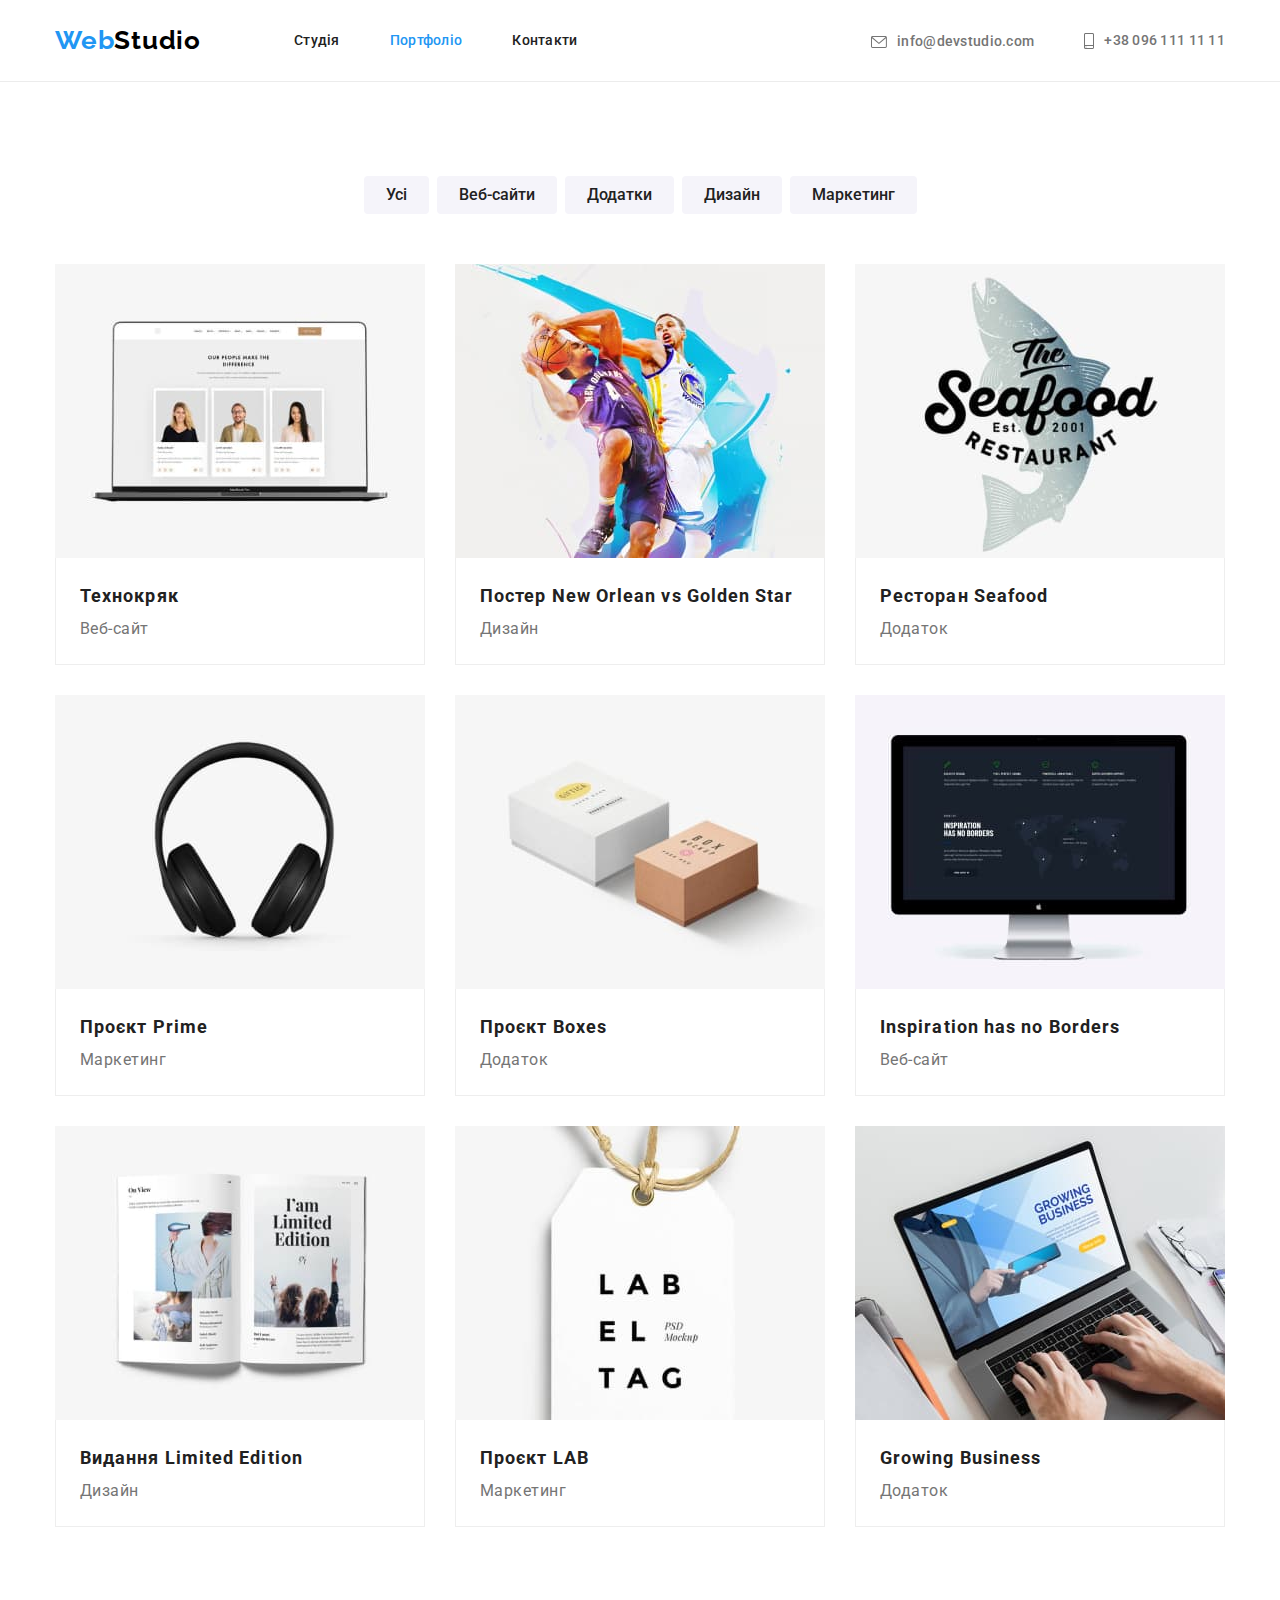
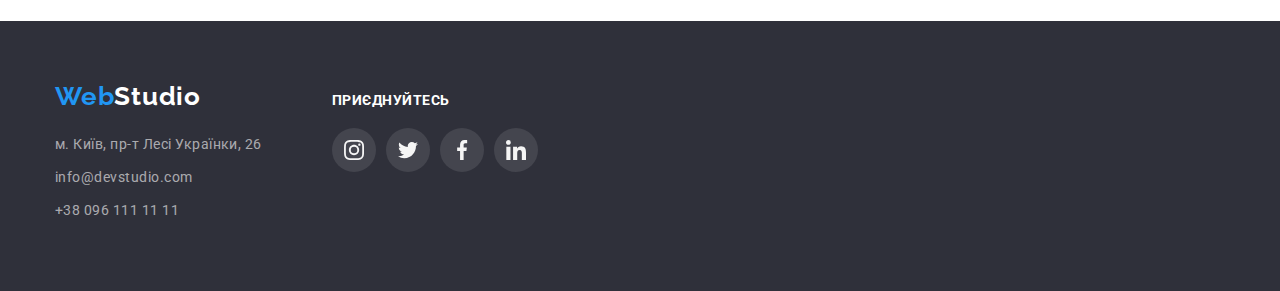
==== commit 4c229508: "Add" ====
--- a/portfolio.html
+++ b/portfolio.html
@@ -154,13 +154,13 @@
             <a href="WebStudio" class="logo logo-footer"> <span class="web">Web</span>Studio</a>
             <address>
               <ul class="all-contacts">
-                <li class="item">
+                <li class="item contacts-item">
                   <a class="adress link" href="https://goo.gl/maps/Jwa1FYNxkH5Bw4Vz5"> м. Київ, пр-т Лесі Українки, 26</a>
                 </li>
-                <li class="item">
+                <li class="item contacts-item">
                   <a class="adress-footer link" href="info@devstudio.com">info@devstudio.com</a>
                 </li>
-                <li class="item">
+                <li class="item contacts-item">
                   <a class="adress-footer link" href="tel:+380961111111">+38 096 111 11 11</a>
                 </li>
               </ul>
--- a/css/styles.css
+++ b/css/styles.css
@@ -210,7 +210,6 @@
     background-color: #2F303A;
     padding: 200px 0;
     text-align: center;
-    width: 1600px;
     margin-left: auto;
     margin-right: auto;
 }
@@ -527,7 +526,7 @@
 /* Наші клієнти */
 
 .clients {
-    padding: 94px 215px;
+    padding: 94px 0;
     background: var(--primary-text-color);
 }
 
@@ -537,13 +536,15 @@
 }
 
 .clients-link {
-    border: 1pv solid var(--social-color);
+    border: 1px solid var(--social-color);
     border-radius: 4px;
     width: 100%;
     height: 100%;
     display: flex;
     justify-content: center;
-    align-items: center;
+    justify-content: center;
+    align-items: center;
+    color: var(--social-color);
 }
 
 .brends .item {
@@ -564,11 +565,21 @@
      color: var(--accent-color);
      border: 1px solid var(--accent-color);
 }
+.clients-link .icon{
+    fill: currentColor;
+}
 
 .clients-list:hover .icon,
 .clients-list:focus .icon{ 
     fill: currentColor;
 }
+
+.clients-list .clients-link:hover,
+.clients-list .clients-link:focus{
+    color: var(--accent-color);
+    border: 1px solid var(--accent-color);
+}
+
    
 .clients-list {    
     height: 92px;
@@ -604,7 +615,9 @@
 
 .logo-footer {
     text-decoration: none;
-    color: #FFFFFF
+    color: #FFFFFF;
+    display: block;
+    margin-bottom: 20px;
 }
 
 .all-contacts {
@@ -613,6 +626,9 @@
     padding-left: 0;
 }
 
+.contacts-item {
+    margin-bottom: 9px;
+}
 
 .adress .all-contacts {
     text-align: inherit;
